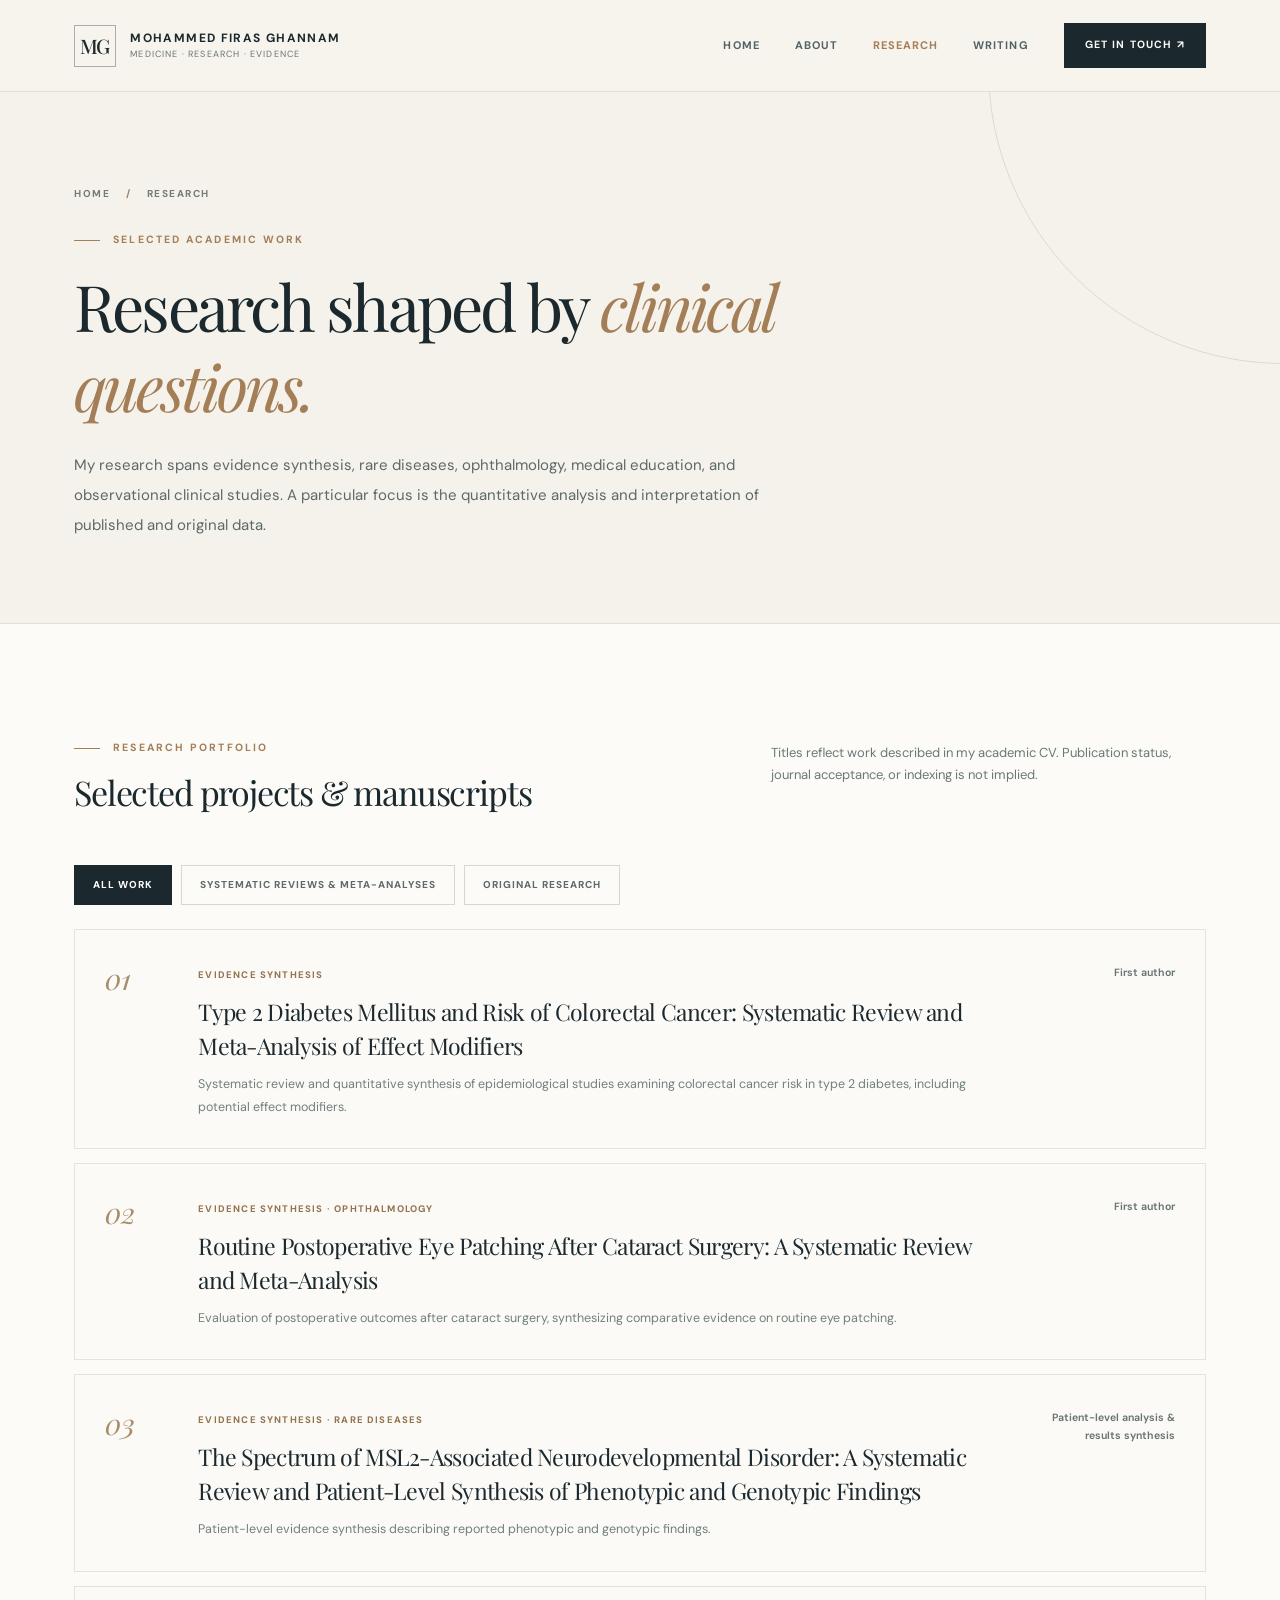
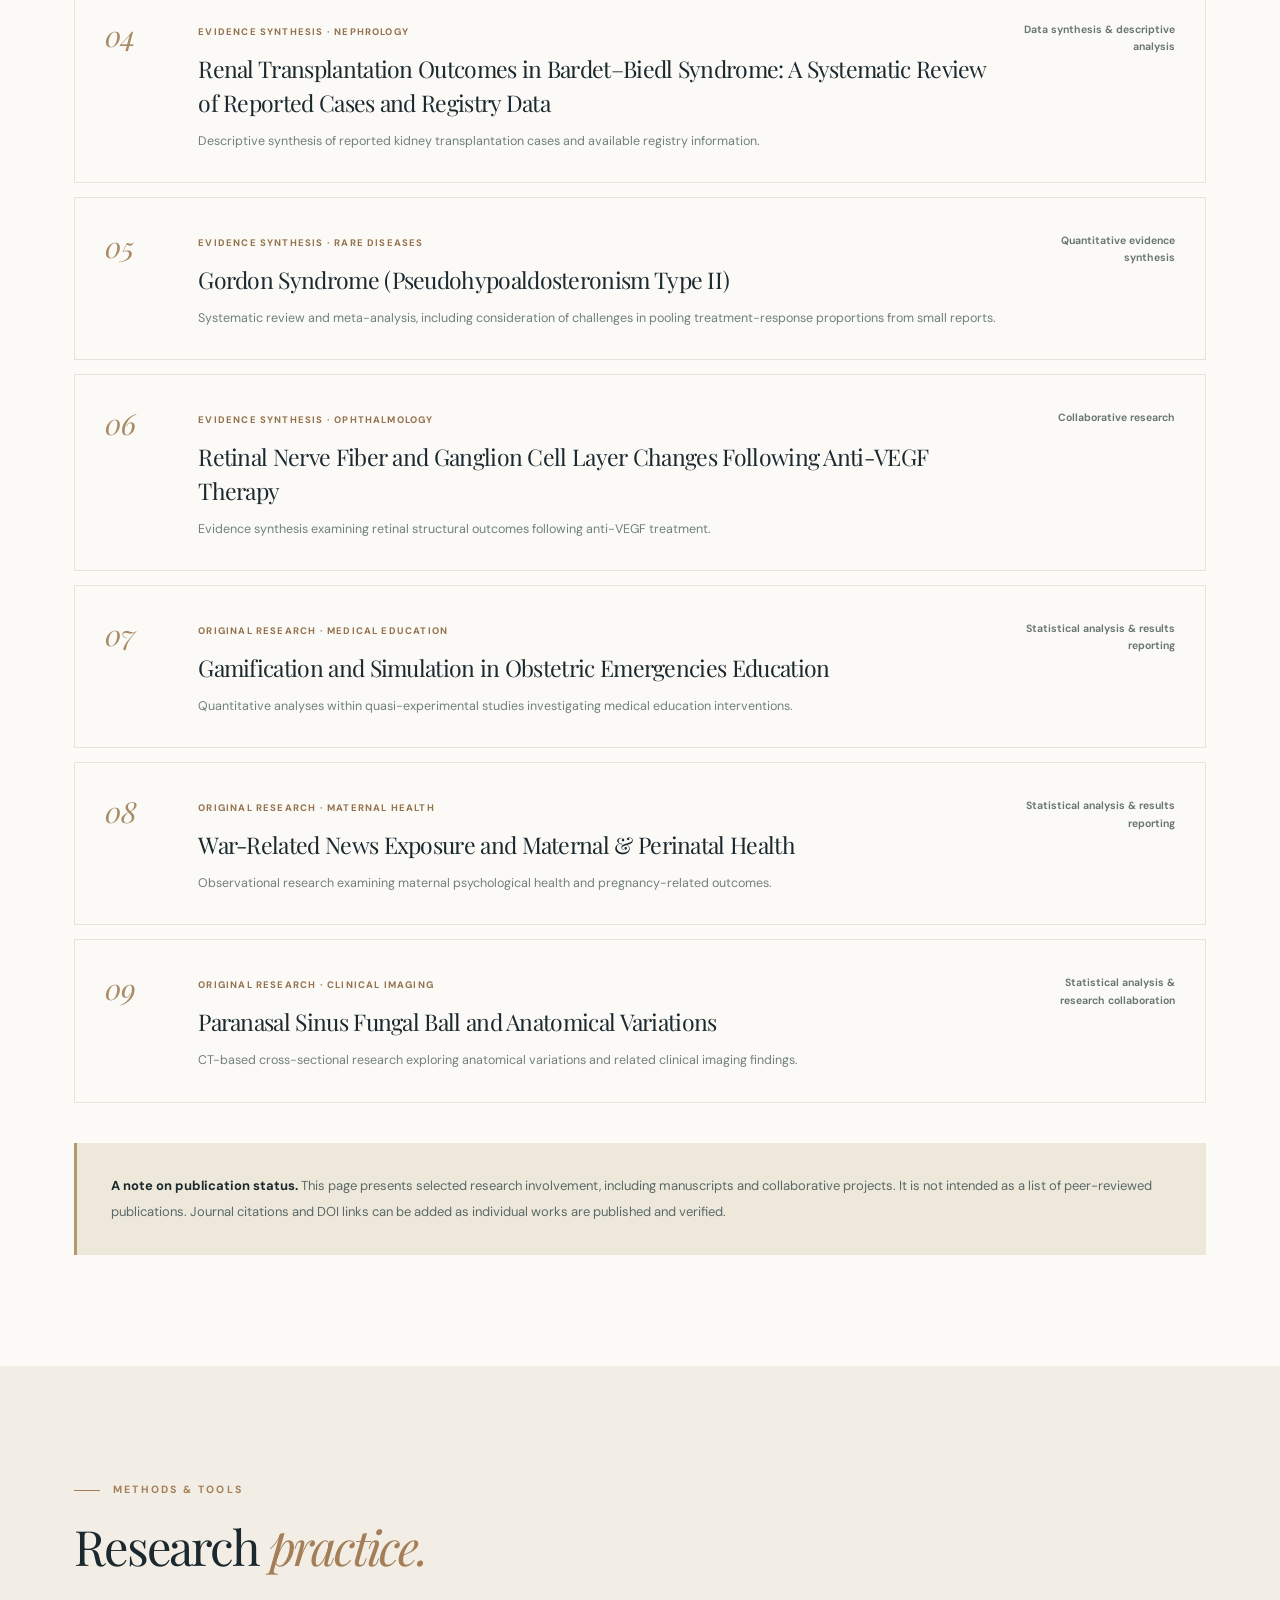
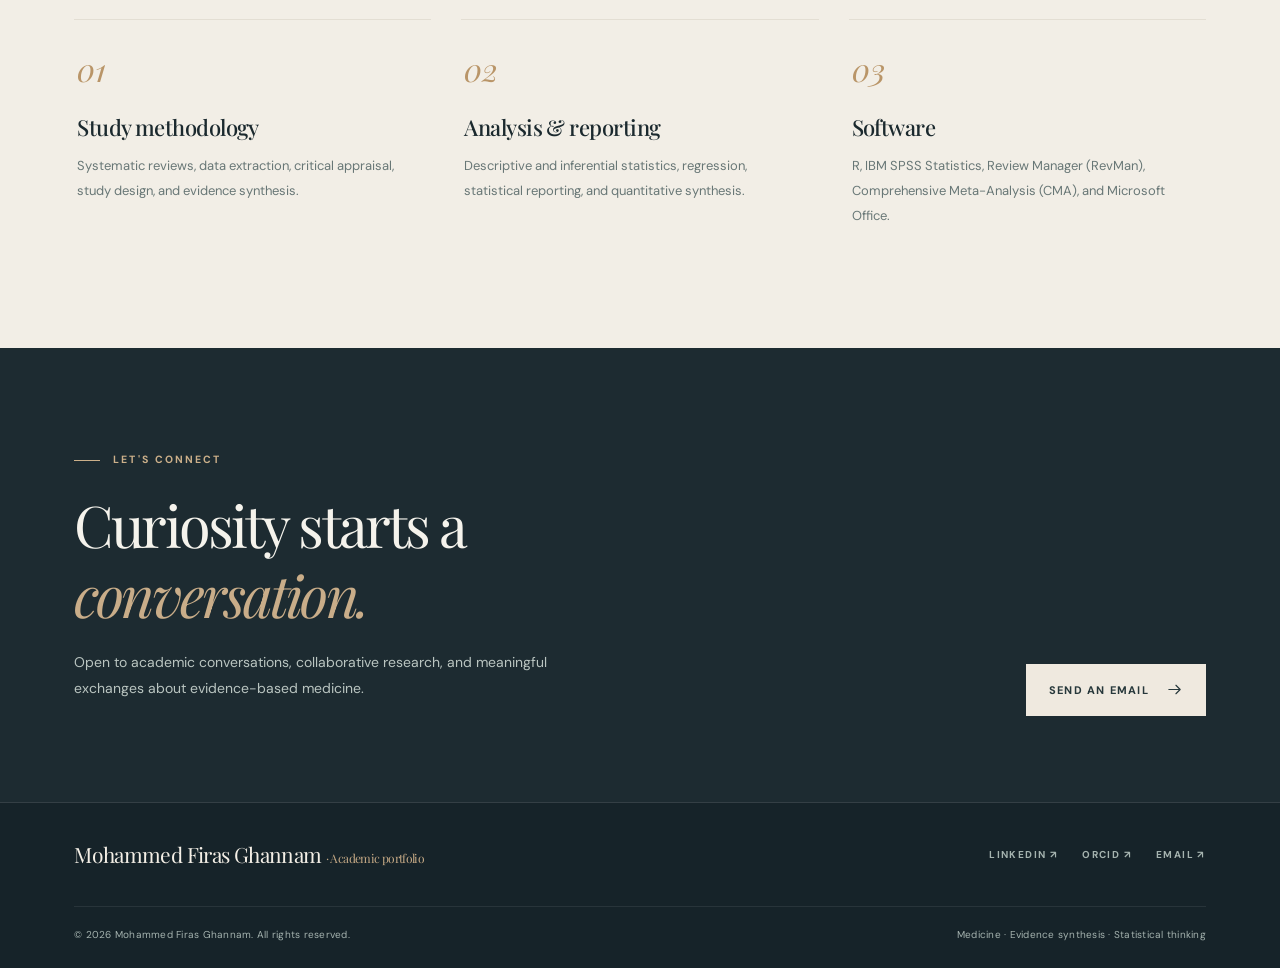
==== research.html @ 897cf46b "Add files via upload" ====
<!doctype html><html lang="en"><head><meta charset="utf-8"><meta name="viewport" content="width=device-width,initial-scale=1"><meta name="theme-color" content="#f5f2eb"><meta name="description" content="Selected research projects, systematic reviews, meta-analyses, and clinical research experience of Mohammed Firas Ghannam."><meta name="author" content="Mohammed Firas Ghannam"><meta name="robots" content="index,follow"><meta property="og:type" content="website"><meta property="og:title" content="Research | Mohammed Firas Ghannam"><meta property="og:description" content="Selected research projects, systematic reviews, meta-analyses, and clinical research experience of Mohammed Firas Ghannam."><meta property="og:image" content="assets/social-cover.jpg"><meta name="twitter:card" content="summary_large_image"><title>Research | Mohammed Firas Ghannam</title><link rel="icon" href="assets/favicon.svg" type="image/svg+xml"><link rel="preconnect" href="https://fonts.googleapis.com"><link rel="preconnect" href="https://fonts.gstatic.com" crossorigin><link rel="stylesheet" href="styles.css"><script type="application/ld+json">{"@context":"https://schema.org","@type":"Person","name":"Mohammed Firas Ghannam","description":"Final-year medical student at Yarmouk University with an interest in clinical research, evidence synthesis, and statistical analysis.","email":"mailto:mghannamm4g@gmail.com","affiliation":{"@type":"CollegeOrUniversity","name":"Yarmouk University"},"sameAs":["https://orcid.org/0009-0002-7203-2063","https://www.linkedin.com/in/mohammedghannam"]}</script></head><body><a class="skip-link" href="#main" style="position:absolute;top:-100px;left:10px;z-index:1000;background:#fff;padding:8px" onfocus="this.style.top='10px'" onblur="this.style.top='-100px'">Skip to content</a><header class="site-header"><div class="container nav-wrap">
<a href="index.html" class="brand" aria-label="Mohammed Firas Ghannam, homepage"><span class="brand-monogram">MG</span><span class="brand-type"><b>Mohammed Firas Ghannam</b><small>Medicine · Research · Evidence</small></span></a>
<button class="menu-toggle" type="button" aria-label="Toggle navigation" aria-expanded="false" aria-controls="site-menu"><svg viewBox="0 0 24 24" fill="none" stroke="currentColor" stroke-width="1.7" aria-hidden="true"><path d="M4 7h16M4 12h16M4 17h16"/></svg></button>
<nav id="site-menu" class="nav-links" aria-label="Main navigation"><a href="index.html" >Home</a><a href="index.html#about">About</a><a href="research.html" aria-current="page">Research</a><a href="writing.html" >Writing</a><a href="mailto:mghannamm4g@gmail.com" class="nav-contact">Get in touch ↗</a></nav>
</div></header>
<main id="main"><section class="page-hero"><div class="container"><div class="breadcrumbs"><a href="index.html">Home</a><span> / </span>Research</div><span class="eyebrow">Selected academic work</span><h1 class="page-title">Research shaped by <em>clinical questions.</em></h1><p class="page-lead">My research spans evidence synthesis, rare diseases, ophthalmology, medical education, and observational clinical studies. A particular focus is the quantitative analysis and interpretation of published and original data.</p></div></section>
<section class="section"><div class="container"><div class="index-intro"><div><span class="eyebrow">Research portfolio</span><h2>Selected projects & manuscripts</h2></div><p>Titles reflect work described in my academic CV. Publication status, journal acceptance, or indexing is not implied.</p></div>
<div class="filter-bar" role="group" aria-label="Filter research projects"><button type="button" class="filter-btn active" data-filter="all" aria-pressed="true">All work</button><button type="button" class="filter-btn" data-filter="synthesis" aria-pressed="false">Systematic reviews & meta-analyses</button><button type="button" class="filter-btn" data-filter="original" aria-pressed="false">Original research</button></div>
<div class="research-list"><article class="project-item" id="diabetes-crc" data-category="synthesis"><span class="project-n">01</span><div><span class="project-type">Evidence synthesis</span><h3>Type 2 Diabetes Mellitus and Risk of Colorectal Cancer: Systematic Review and Meta-Analysis of Effect Modifiers</h3><p>Systematic review and quantitative synthesis of epidemiological studies examining colorectal cancer risk in type 2 diabetes, including potential effect modifiers.</p></div><span class="project-role">First author</span></article>
<article class="project-item" id="cataract" data-category="synthesis"><span class="project-n">02</span><div><span class="project-type">Evidence synthesis · Ophthalmology</span><h3>Routine Postoperative Eye Patching After Cataract Surgery: A Systematic Review and Meta-Analysis</h3><p>Evaluation of postoperative outcomes after cataract surgery, synthesizing comparative evidence on routine eye patching.</p></div><span class="project-role">First author</span></article>
<article class="project-item" id="msl2" data-category="synthesis"><span class="project-n">03</span><div><span class="project-type">Evidence synthesis · Rare diseases</span><h3>The Spectrum of MSL2-Associated Neurodevelopmental Disorder: A Systematic Review and Patient-Level Synthesis of Phenotypic and Genotypic Findings</h3><p>Patient-level evidence synthesis describing reported phenotypic and genotypic findings.</p></div><span class="project-role">Patient-level analysis &amp; results synthesis</span></article>
<article class="project-item" id="bardet-biedl" data-category="synthesis"><span class="project-n">04</span><div><span class="project-type">Evidence synthesis · Nephrology</span><h3>Renal Transplantation Outcomes in Bardet–Biedl Syndrome: A Systematic Review of Reported Cases and Registry Data</h3><p>Descriptive synthesis of reported kidney transplantation cases and available registry information.</p></div><span class="project-role">Data synthesis &amp; descriptive analysis</span></article>
<article class="project-item" id="gordon" data-category="synthesis"><span class="project-n">05</span><div><span class="project-type">Evidence synthesis · Rare diseases</span><h3>Gordon Syndrome (Pseudohypoaldosteronism Type II)</h3><p>Systematic review and meta-analysis, including consideration of challenges in pooling treatment-response proportions from small reports.</p></div><span class="project-role">Quantitative evidence synthesis</span></article>
<article class="project-item" id="antivegf" data-category="synthesis"><span class="project-n">06</span><div><span class="project-type">Evidence synthesis · Ophthalmology</span><h3>Retinal Nerve Fiber and Ganglion Cell Layer Changes Following Anti-VEGF Therapy</h3><p>Evidence synthesis examining retinal structural outcomes following anti-VEGF treatment.</p></div><span class="project-role">Collaborative research</span></article>
<article class="project-item" id="medical-education" data-category="original"><span class="project-n">07</span><div><span class="project-type">Original research · Medical education</span><h3>Gamification and Simulation in Obstetric Emergencies Education</h3><p>Quantitative analyses within quasi-experimental studies investigating medical education interventions.</p></div><span class="project-role">Statistical analysis &amp; results reporting</span></article>
<article class="project-item" id="maternal-health" data-category="original"><span class="project-n">08</span><div><span class="project-type">Original research · Maternal health</span><h3>War-Related News Exposure and Maternal &amp; Perinatal Health</h3><p>Observational research examining maternal psychological health and pregnancy-related outcomes.</p></div><span class="project-role">Statistical analysis &amp; results reporting</span></article>
<article class="project-item" id="fungal-ball" data-category="original"><span class="project-n">09</span><div><span class="project-type">Original research · Clinical imaging</span><h3>Paranasal Sinus Fungal Ball and Anatomical Variations</h3><p>CT-based cross-sectional research exploring anatomical variations and related clinical imaging findings.</p></div><span class="project-role">Statistical analysis &amp; research collaboration</span></article></div>
<div class="research-aside"><strong>A note on publication status.</strong> This page presents selected research involvement, including manuscripts and collaborative projects. It is not intended as a list of peer-reviewed publications. Journal citations and DOI links can be added as individual works are published and verified.</div>
</div></section>
<section class="section" style="background:#f2eee6"><div class="container"><div class="section-head"><div><span class="eyebrow">Methods & tools</span><h2>Research <em>practice.</em></h2></div></div><div class="expertise-grid"><div class="expertise-card"><span class="expertise-num">01</span><h3>Study methodology</h3><p>Systematic reviews, data extraction, critical appraisal, study design, and evidence synthesis.</p></div><div class="expertise-card"><span class="expertise-num">02</span><h3>Analysis & reporting</h3><p>Descriptive and inferential statistics, regression, statistical reporting, and quantitative synthesis.</p></div><div class="expertise-card"><span class="expertise-num">03</span><h3>Software</h3><p>R, IBM SPSS Statistics, Review Manager (RevMan), Comprehensive Meta-Analysis (CMA), and Microsoft Office.</p></div></div></div></section></main><section class="contact-section" id="contact"><div class="container contact-grid"><div><span class="eyebrow">Let's connect</span><h2>Curiosity starts a <em>conversation.</em></h2><p>Open to academic conversations, collaborative research, and meaningful exchanges about evidence-based medicine.</p></div><a class="button" href="mailto:mghannamm4g@gmail.com">Send an email <svg viewBox="0 0 24 24" fill="none" stroke="currentColor" stroke-width="1.6" stroke-linecap="round" stroke-linejoin="round" aria-hidden="true"><path d="M4 12h16m-6-6 6 6-6 6"/></svg></a></div></section>
<footer class="site-footer"><div class="container"><div class="footer-top"><a class="footer-brand" href="index.html">Mohammed Firas Ghannam <span>· Academic portfolio</span></a><div class="footer-social"><a href="https://www.linkedin.com/in/mohammedghannam" target="_blank" rel="noopener noreferrer">LinkedIn ↗</a><a href="https://orcid.org/0009-0002-7203-2063" target="_blank" rel="noopener noreferrer">ORCID ↗</a><a href="mailto:mghannamm4g@gmail.com">Email ↗</a></div></div><div class="footer-bottom"><span>© <span id="year">2026</span> Mohammed Firas Ghannam. All rights reserved.</span><span>Medicine · Evidence synthesis · Statistical thinking</span></div></div></footer><script src="script.js" defer></script></body></html>
---- styles.css ----
/* Mohammed Firas Ghannam — personal academic website. No framework or build process. */
@import url('https://fonts.googleapis.com/css2?family=DM+Sans:wght@400;450;500;550;600;650;700&family=Manrope:wght@400;500;600;700&family=Playfair+Display:ital,wght@0,400;0,500;0,600;1,400;1,500&display=swap');
:root{--ink:#1b292e;--ink-2:#3b4b4e;--muted:#687676;--cream:#f5f2eb;--cream-2:#f0ece3;--paper:#fcfbf8;--gold:#a47e56;--gold-light:#d6be9a;--border:#e3ded3;--page:1160px;--side:clamp(22px,5.8vw,90px);--serif:'Playfair Display',Georgia,serif;--sans:'DM Sans',Arial,sans-serif}
*{box-sizing:border-box}html{scroll-behavior:smooth}body{margin:0;background:var(--paper);color:var(--ink);font:400 16px/1.75 var(--sans);-webkit-font-smoothing:antialiased}body.menu-open{overflow:hidden}a{color:inherit;text-decoration:none}a:focus-visible,button:focus-visible{outline:3px solid #a47e56;outline-offset:4px}img{max-width:100%;display:block}button{font:inherit}::selection{background:#d9c9ad;color:var(--ink)}.container{max-width:var(--page);padding:0 var(--side);margin:0 auto;box-sizing:content-box}.eyebrow{display:inline-flex;align-items:center;gap:13px;color:var(--gold);font-weight:700;letter-spacing:.2em;text-transform:uppercase;font-size:10.5px;line-height:1.6}.eyebrow:before{content:'';width:26px;height:1px;background:currentColor}.muted{color:var(--muted)}.serif{font-family:var(--serif)}.gold{color:var(--gold)}
.site-header{position:relative;z-index:20;border-bottom:1px solid rgba(27,41,46,.10);background:rgba(247,244,238,.95)}.nav-wrap{height:91px;display:flex;align-items:center;justify-content:space-between;gap:25px}.brand{display:inline-flex;align-items:center;gap:14px;line-height:1.2;flex-shrink:0}.brand-monogram{height:42px;width:42px;border:1px solid rgba(27,41,46,.35);display:grid;place-items:center;font-family:var(--serif);font-size:20px;font-weight:500;letter-spacing:-.08em;padding-right:2px}.brand-type{display:flex;flex-direction:column;gap:3px}.brand-type b{font-size:12px;letter-spacing:.115em;text-transform:uppercase;font-weight:700}.brand-type small{font-size:9px;color:var(--muted);letter-spacing:.13em;text-transform:uppercase}.nav-links{display:flex;align-items:center;gap:35px}.nav-links a:not(.nav-contact){color:#536265;font-size:11px;font-weight:700;letter-spacing:.095em;text-transform:uppercase;transition:color .2s}.nav-links a:not(.nav-contact):hover,.nav-links a[aria-current="page"]{color:var(--gold)}.nav-contact{display:inline-flex;align-items:center;justify-content:center;padding:13px 21px;background:var(--ink);color:var(--paper);font-size:10.5px;letter-spacing:.11em;text-transform:uppercase;font-weight:700;transition:background .2s,transform .2s}.nav-contact:hover{background:#435357;transform:translateY(-1px)}.menu-toggle{display:none;background:none;border:1px solid var(--border);height:43px;width:43px;align-items:center;justify-content:center;color:var(--ink);cursor:pointer}.menu-toggle svg{width:19px;height:19px}
.hero{position:relative;overflow:hidden;background:var(--cream);border-bottom:1px solid var(--border)}.hero:before{content:'';position:absolute;width:790px;height:790px;border:1px solid rgba(140,110,77,.13);border-radius:50%;left:-530px;top:-470px;pointer-events:none}.hero-grid{min-height:660px;display:grid;grid-template-columns:minmax(0,1.05fr) minmax(0,.95fr);gap:clamp(40px,5vw,88px);align-items:center;padding-top:72px;padding-bottom:75px}.hero-copy{position:relative;z-index:2;padding-top:8px}.hero h1{font:400 clamp(55px,5.3vw,92px)/1.12 var(--serif);letter-spacing:-.065em;margin:23px 0 15px}.hero h1 em{font-weight:400;color:var(--gold);font-style:italic}.hero-role{font-size:11.5px;font-weight:750;letter-spacing:.18em;line-height:1.8;text-transform:uppercase;margin:0 0 28px;color:#536164}.hero-description{max-width:455px;color:#586569;font-size:15.5px;line-height:1.95;margin:0}.hero-buttons{display:flex;flex-wrap:wrap;align-items:center;gap:20px;margin-top:34px}.button{min-height:52px;display:inline-flex;align-items:center;justify-content:center;gap:17px;padding:14px 22px;border:1px solid var(--ink);background:var(--ink);color:white;font-size:11px;letter-spacing:.11em;text-transform:uppercase;font-weight:750;transition:background .2s,transform .2s,border .2s;line-height:1.3}.button:hover{background:#384b4c;border-color:#384b4c;transform:translateY(-2px)}.button-light{background:transparent;border-color:transparent;color:var(--ink);padding-left:0}.button-light:hover{background:transparent;color:var(--gold);border-color:transparent}.button svg,.text-link svg{width:17px;height:17px;transition:transform .25s}.button:hover svg,.text-link:hover svg{transform:translateX(3px)}.hero-photo-side{align-self:stretch;display:flex;align-items:center;justify-content:center;position:relative;min-width:0}.hero-portrait-frame{position:relative;width:100%;max-width:462px;padding:16px 15px 0 0}.hero-portrait-frame:before{content:'';position:absolute;inset:0 0 18px 27px;border:1px solid var(--gold-light)}.hero-portrait{height:518px;overflow:hidden;background:#e7dfd3;position:relative;z-index:1}.hero-portrait img{height:100%;width:100%;object-fit:cover;object-position:50% 33%}.portrait-caption{position:absolute;right:-21px;bottom:0;z-index:2;transform:translateY(26%);background:var(--ink);padding:18px 21px;color:white;min-width:192px}.portrait-caption strong{display:block;font-size:10px;letter-spacing:.17em;text-transform:uppercase;font-weight:700}.portrait-caption small{display:block;font-size:10px;color:#d1d5ce;margin-top:4px;letter-spacing:.05em}.hero-side-note{display:flex;align-items:center;gap:14px;margin-top:36px;color:#657273;font-size:10px;letter-spacing:.13em;text-transform:uppercase}.hero-side-note:before{height:1px;background:var(--border);width:37px;content:''}
.bar{background:#243239;color:#e9e6dc}.bar-inner{min-height:100px;display:flex;align-items:center;justify-content:space-between;gap:32px}.bar-intro{display:flex;align-items:center;gap:17px}.bar-intro span{display:grid;place-items:center;border:1px solid rgba(255,255,255,.25);color:var(--gold-light);width:40px;height:40px;font:italic 23px var(--serif)}.bar-intro p{margin:0;font:400 15px/1.45 var(--serif);letter-spacing:-.015em}.bar-label{font-weight:600;font-size:10px;letter-spacing:.19em;text-transform:uppercase;color:#c3b6a4;white-space:nowrap}.bar-points{display:flex;gap:36px;align-items:center}.bar-points span{font-size:10px;letter-spacing:.10em;text-transform:uppercase;color:#cad4d0;font-weight:650}
.section{padding-top:106px;padding-bottom:111px}.section-head{display:flex;align-items:end;justify-content:space-between;gap:30px;margin-bottom:43px}.section h2,.page-title{font:400 clamp(36px,3.8vw,56px)/1.25 var(--serif);letter-spacing:-.045em;margin:16px 0 0}.section h2 em,.page-title em{color:var(--gold);font-style:italic}.section-intro{max-width:390px;color:var(--muted);font-size:14px;line-height:1.9;margin:0 0 4px}.text-link{display:inline-flex;align-items:center;gap:12px;color:var(--ink);font-size:11px;letter-spacing:.11em;font-weight:750;text-transform:uppercase;border-bottom:1px solid var(--gold);padding-bottom:8px;white-space:nowrap}
.about-layout{display:grid;grid-template-columns:.78fr 1.22fr;gap:13%;align-items:start}.about-quote{font:400 clamp(30px,2.7vw,43px)/1.5 var(--serif);letter-spacing:-.045em;max-width:450px;margin:15px 0}.about-quote em{color:var(--gold);font-style:italic}.about-rule{width:56px;height:2px;background:var(--gold);margin:35px 0}.about-text{font-size:15px;line-height:2.05;color:#586667;margin:0 0 17px}.detail-list{display:grid;grid-template-columns:1fr 1fr;gap:24px;margin:34px 0 0}.detail-item{padding-top:18px;border-top:1px solid var(--border)}.detail-item .label{font-size:10px;text-transform:uppercase;letter-spacing:.13em;font-weight:750;color:var(--gold)}.detail-item p{margin:7px 0 0;font-size:13px;color:#4c5b5c;line-height:1.7}
.research-section{background:#eeeae1;border-top:1px solid #e8e2d6;border-bottom:1px solid #e8e2d6}.research-grid{display:grid;grid-template-columns:repeat(2,minmax(0,1fr));gap:19px}.research-card{position:relative;background:#faf9f5;min-height:290px;padding:35px 37px;display:flex;flex-direction:column;transition:transform .25s,box-shadow .25s;border:1px solid transparent}.research-card:hover{transform:translateY(-5px);box-shadow:0 16px 45px rgba(29,39,39,.07)}.card-top{display:flex;align-items:center;justify-content:space-between;gap:15px}.card-num{font:italic 23px var(--serif);color:#b79976}.card-tag{font-weight:700;font-size:9.5px;letter-spacing:.12em;color:#697572;text-transform:uppercase}.research-card h3{font:400 24px/1.48 var(--serif);letter-spacing:-.025em;margin:25px 0 15px;max-width:430px}.research-card p{font-size:13px;color:#72807f;line-height:1.9;margin:0}.card-bottom{margin-top:auto;padding-top:25px;display:flex;align-items:center;justify-content:space-between;gap:18px}.card-role{font-size:10px;color:#8b6e4d;letter-spacing:.07em;font-weight:700}.card-arrow{color:var(--gold);font-size:22px;line-height:1}.footnote{color:#71817e;font-size:11px;line-height:1.8;margin:22px 0 0}.section-center{margin-top:35px;display:flex;justify-content:center}
.expertise-grid{display:grid;grid-template-columns:repeat(3,minmax(0,1fr));gap:30px}.expertise-card{border-top:1px solid var(--border);padding:27px 3px 9px}.expertise-num{font:italic 32px var(--serif);color:#b99568}.expertise-card h3{font:500 22px/1.4 var(--serif);letter-spacing:-.025em;margin:21px 0 11px}.expertise-card p{color:#687776;font-size:13px;line-height:1.9;max-width:320px;margin:0}
.writing-section{background:#f2eee6}.writing-feature{display:grid;grid-template-columns:1.08fr .92fr;min-height:350px;background:#253238;color:#eff0e9}.writing-content{padding:clamp(34px,5vw,65px);display:flex;flex-direction:column;align-items:start}.writing-feature .eyebrow{color:#d1ad78}.writing-feature h3{font:400 clamp(29px,2.9vw,43px)/1.42 var(--serif);letter-spacing:-.038em;margin:21px 0}.writing-feature p{color:#becac7;font-size:13px;line-height:2;margin:0 0 30px;max-width:480px}.writing-feature .text-link{color:#f5f0e8;border-color:#c0a279;margin-top:auto}.writing-visual{position:relative;background:#dcd1bc;overflow:hidden;display:flex;align-items:center;justify-content:center;min-height:345px}.writing-visual:before{content:'';position:absolute;border:1px solid rgba(54,72,72,.19);width:340px;height:340px;border-radius:50%}.writing-visual:after{content:'';position:absolute;border:1px solid rgba(54,72,72,.16);width:240px;height:240px;border-radius:50%}.writing-visual span{position:relative;z-index:1;color:#2a3d40;font:italic clamp(58px,7vw,100px) var(--serif);letter-spacing:-.08em}.writing-visual small{position:absolute;bottom:30px;right:32px;text-transform:uppercase;font-size:10px;letter-spacing:.18em;color:#56615e;z-index:2}
.contact-section{background:#1d2b31;color:#f5f3ec;padding:94px 0 86px}.contact-grid{display:flex;align-items:end;justify-content:space-between;gap:40px}.contact-section .eyebrow{color:#ccb08a}.contact-section h2{font:400 clamp(35px,4.5vw,65px)/1.22 var(--serif);letter-spacing:-.05em;max-width:680px;margin:19px 0}.contact-section h2 em{color:#c9ad89}.contact-section p{color:#bac5c1;font-size:14px;line-height:1.9;max-width:540px}.contact-section .button{background:#efe9df;color:#27383b;border-color:#efe9df;white-space:nowrap}.contact-section .button:hover{background:#ddcdb7;border-color:#ddcdb7}
.site-footer{background:#162329;color:#a5b3af;border-top:1px solid rgba(255,255,255,.13)}.footer-top{padding:33px 0;display:flex;align-items:center;justify-content:space-between;gap:30px}.footer-brand{font-family:var(--serif);font-size:21px;color:#f4efe6;letter-spacing:-.03em}.footer-brand span{font-size:12px;color:#c5a985}.footer-social{display:flex;gap:24px;align-items:center}.footer-social a{font-size:10px;text-transform:uppercase;letter-spacing:.14em;font-weight:700;transition:color .2s}.footer-social a:hover{color:#e6cba3}.footer-bottom{border-top:1px solid rgba(255,255,255,.08);padding:19px 0 25px;display:flex;justify-content:space-between;gap:20px}.footer-bottom span{font-size:10px;letter-spacing:.025em}
/* Secondary pages */
.page-hero{background:var(--cream);border-bottom:1px solid var(--border);padding:93px 0 83px;position:relative;overflow:hidden}.page-hero:after{content:'';position:absolute;width:590px;height:590px;border-radius:50%;border:1px solid #e2d9cb;right:-300px;top:-320px}.page-hero .container{position:relative;z-index:1}.page-title{max-width:850px;font-size:clamp(50px,5vw,77px)}.page-lead{font-size:15px;line-height:2;color:#5b696a;max-width:730px;margin:24px 0 0}.breadcrumbs{font-size:10px;color:#737b77;letter-spacing:.15em;text-transform:uppercase;font-weight:700;margin-bottom:19px}.breadcrumbs a:hover{color:var(--gold)}.breadcrumbs span{margin:0 12px;color:var(--gold)}.index-intro{display:flex;align-items:flex-start;justify-content:space-between;gap:40px;margin-bottom:38px}.index-intro h2{margin:12px 0;font:400 34px/1.35 var(--serif);letter-spacing:-.035em}.index-intro p{max-width:435px;margin:12px 0 0;color:#6a7977;font-size:13px}.filter-bar{display:flex;flex-wrap:wrap;gap:9px;margin-bottom:24px}.filter-btn{background:transparent;border:1px solid #d9d6cc;padding:10px 18px;color:#5c6a69;text-transform:uppercase;letter-spacing:.1em;font-size:10px;font-weight:750;cursor:pointer;transition:.2s}.filter-btn:hover,.filter-btn.active{background:var(--ink);border-color:var(--ink);color:white}.research-list{display:grid;gap:14px}.project-item{background:#fbfaf7;border:1px solid #e8e2d8;padding:29px 30px;display:grid;grid-template-columns:75px minmax(0,1fr) 155px;gap:18px;align-items:start}.project-item[hidden]{display:none}.project-n{font:italic 29px var(--serif);color:#a88c68}.project-type{color:#94734e;letter-spacing:.125em;font-size:9.5px;text-transform:uppercase;font-weight:750}.project-item h3{font:400 23px/1.48 var(--serif);letter-spacing:-.03em;margin:8px 0 10px}.project-item p{color:#71807d;font-size:12.5px;line-height:1.85;margin:0}.project-role{justify-self:end;font-size:10.5px;color:#687572;font-weight:650;text-align:right;line-height:1.65;padding-top:5px}.research-aside{margin-top:40px;padding:30px 34px;background:#eee8db;border-left:3px solid #b59770;color:#596967;font-size:13px;line-height:2}.research-aside strong{color:var(--ink)}
.writing-list{display:grid;grid-template-columns:minmax(0,1fr) 305px;gap:45px}.writing-entry{border-top:1px solid var(--border);padding:35px 0 42px}.writing-entry .status{display:inline-block;text-transform:uppercase;letter-spacing:.145em;font-size:10px;font-weight:750;color:#95734d}.writing-entry h2{font:400 clamp(32px,3vw,45px)/1.35 var(--serif);letter-spacing:-.045em;max-width:750px;margin:17px 0 16px}.writing-entry p{color:#687675;line-height:1.95;font-size:14px;max-width:680px}.writing-sidecard{padding:30px;background:#f0ece2;align-self:start}.writing-sidecard h3{margin:0 0 16px;font:400 25px var(--serif)}.writing-sidecard p,.writing-sidecard li{font-size:12.5px;color:#687573;line-height:1.9}.writing-sidecard ul{margin:16px 0 0;padding-left:17px}.small-eyebrow{font-size:10px;letter-spacing:.14em;font-weight:750;text-transform:uppercase;color:#997957}.note-line{border-top:1px solid var(--border);padding-top:23px;margin-top:32px;font-size:12px;color:#74827f}
@media (max-width:1050px){.nav-links{gap:21px}.hero-grid{gap:42px}.hero h1{font-size:clamp(50px,5.4vw,72px)}.hero-portrait{height:470px}.bar-points{gap:18px}.bar-points span{font-size:9px}}
@media (max-width:800px){.nav-wrap{height:78px}.menu-toggle{display:inline-flex}.nav-links{position:absolute;top:78px;left:0;right:0;display:none;flex-direction:column;align-items:stretch;padding:24px var(--side) 32px;background:#f8f5ef;border-top:1px solid var(--border);box-shadow:0 15px 20px rgba(0,0,0,.09);gap:0}.nav-links.open{display:flex}.nav-links a:not(.nav-contact){padding:15px 3px;border-bottom:1px solid var(--border);font-size:12px}.nav-contact{margin-top:20px}.hero-grid{grid-template-columns:1fr;gap:45px;padding-top:67px;padding-bottom:77px}.hero-copy{max-width:700px}.hero h1{font-size:clamp(52px,10vw,83px)}.hero-photo-side{justify-content:flex-start}.hero-portrait-frame{max-width:460px}.hero-portrait{height:460px}.portrait-caption{right:-20px}.bar-inner{flex-wrap:wrap;padding-top:25px;padding-bottom:25px;min-height:0}.bar-points{flex-wrap:wrap}.about-layout{grid-template-columns:1fr;gap:30px}.about-quote{max-width:650px}.section{padding-top:78px;padding-bottom:85px}.expertise-grid{gap:21px}.writing-feature{grid-template-columns:1fr}.writing-visual{min-height:235px}.writing-visual:before{width:240px;height:240px}.writing-visual:after{width:160px;height:160px}.writing-list{grid-template-columns:1fr}.project-item{grid-template-columns:50px 1fr}.project-role{grid-column:2;justify-self:start;padding:0}.page-hero{padding:72px 0 63px}}
@media (max-width:580px){.container{padding-left:24px;padding-right:24px}.brand-type b{font-size:10px}.brand-type small{font-size:8px}.brand{gap:9px}.brand-monogram{height:39px;width:39px;font-size:19px}.hero-grid{padding-top:53px;padding-bottom:67px}.hero h1{font-size:clamp(47px,12vw,70px)}.hero-role{font-size:10px;margin-bottom:17px}.hero-description{font-size:14px}.hero-buttons{gap:12px}.button{min-height:48px;padding:12px 16px;font-size:10px}.button-light{padding-left:0}.hero-portrait-frame{padding:10px 11px 0 0;width:calc(100% - 12px)}.hero-portrait{height:420px}.portrait-caption{right:-9px;padding:14px 16px;min-width:157px}.portrait-caption strong{font-size:9px}.bar-intro p{font-size:13px}.bar-points{gap:10px 19px}.section h2{font-size:39px}.section-head{display:block}.section-head .section-intro{margin-top:20px}.section-head .text-link{margin-top:21px}.section{padding-top:62px;padding-bottom:69px}.research-grid,.expertise-grid{grid-template-columns:1fr}.research-card{min-height:250px;padding:27px}.expertise-card h3{margin-top:10px}.detail-list{gap:18px;grid-template-columns:1fr}.writing-content{padding:33px 26px}.writing-feature h3{font-size:34px}.contact-section{padding:67px 0}.contact-grid{display:block}.contact-section h2{font-size:40px}.contact-section .button{margin-top:20px}.footer-top,.footer-bottom{display:block}.footer-social{gap:20px;flex-wrap:wrap;margin-top:20px}.footer-bottom span{display:block;margin:5px 0}.page-hero{padding:60px 0}.page-title{font-size:50px}.project-item{padding:22px 19px;grid-template-columns:36px 1fr;gap:12px}.project-item h3{font-size:21px}.index-intro{display:block}.writing-entry h2{font-size:33px}}
@media (prefers-reduced-motion:reduce){html{scroll-behavior:auto}*,*:before,*:after{transition:none!important;animation:none!important}}
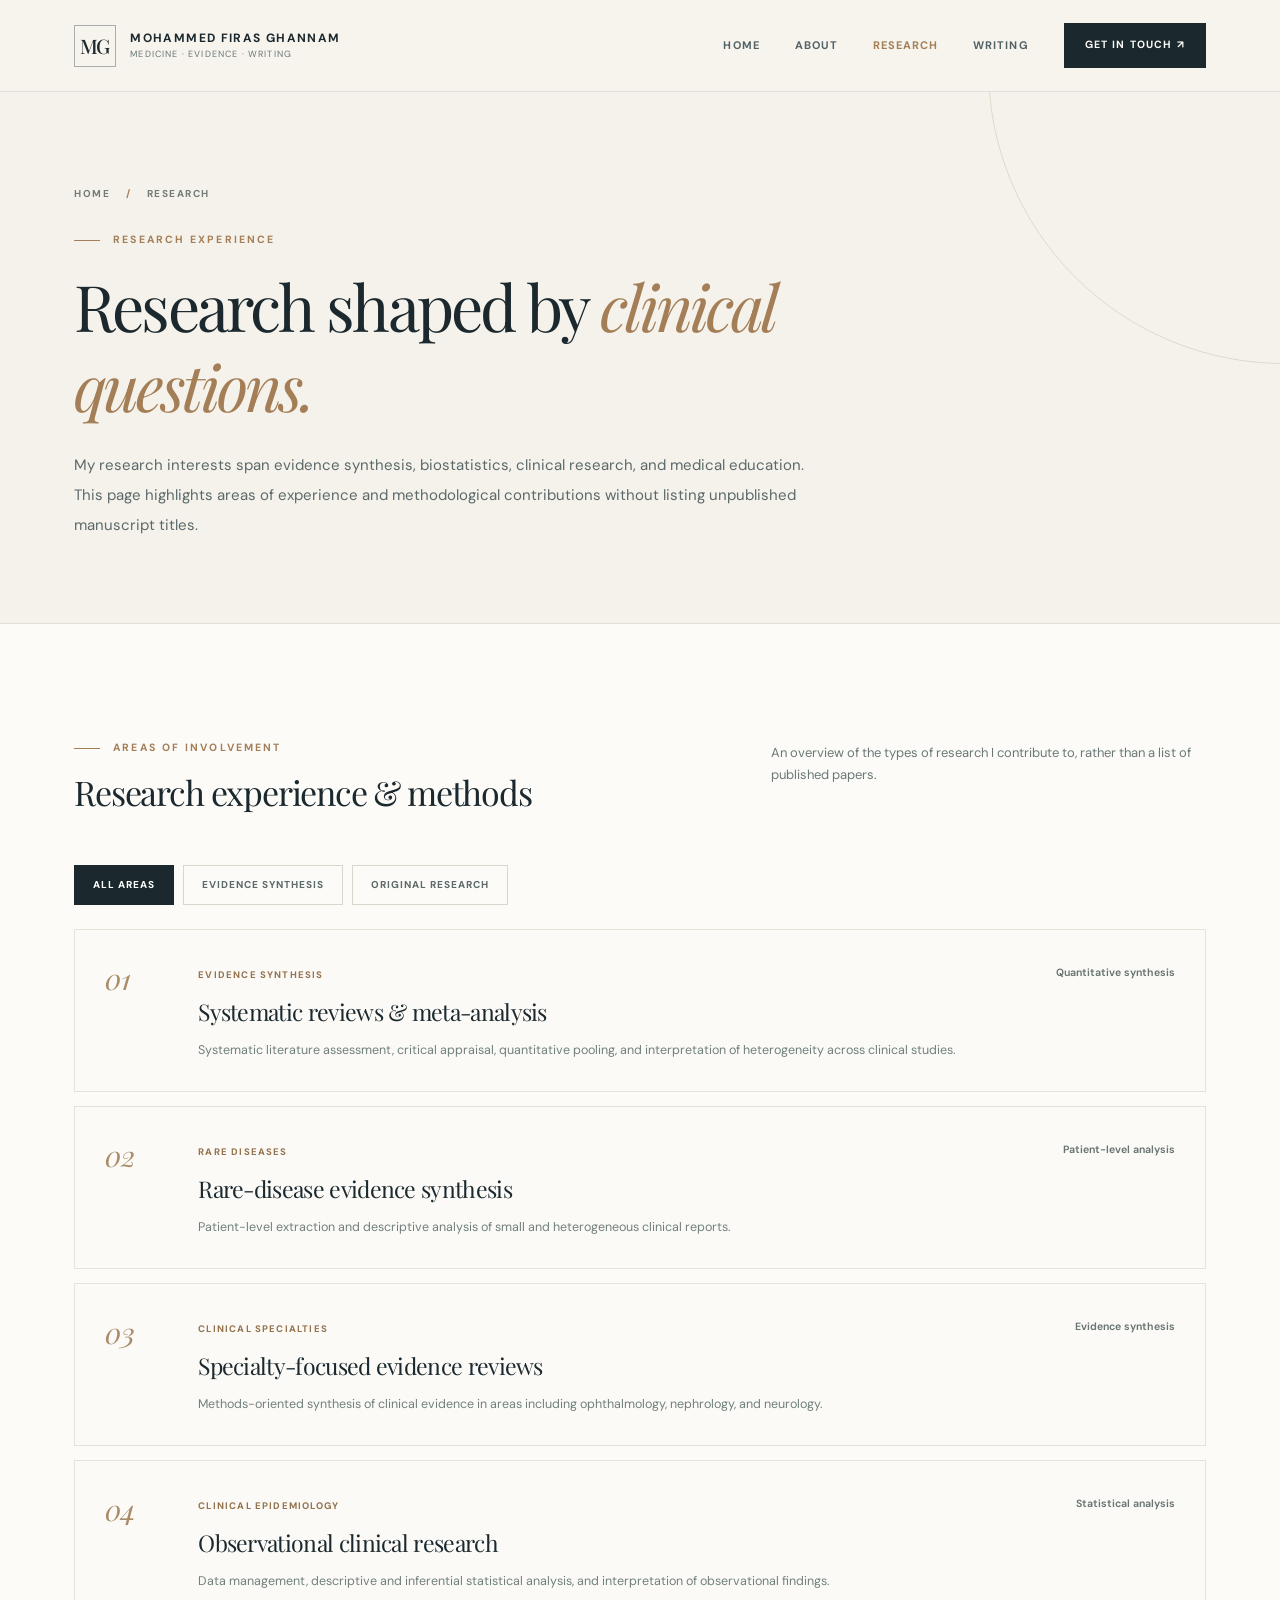
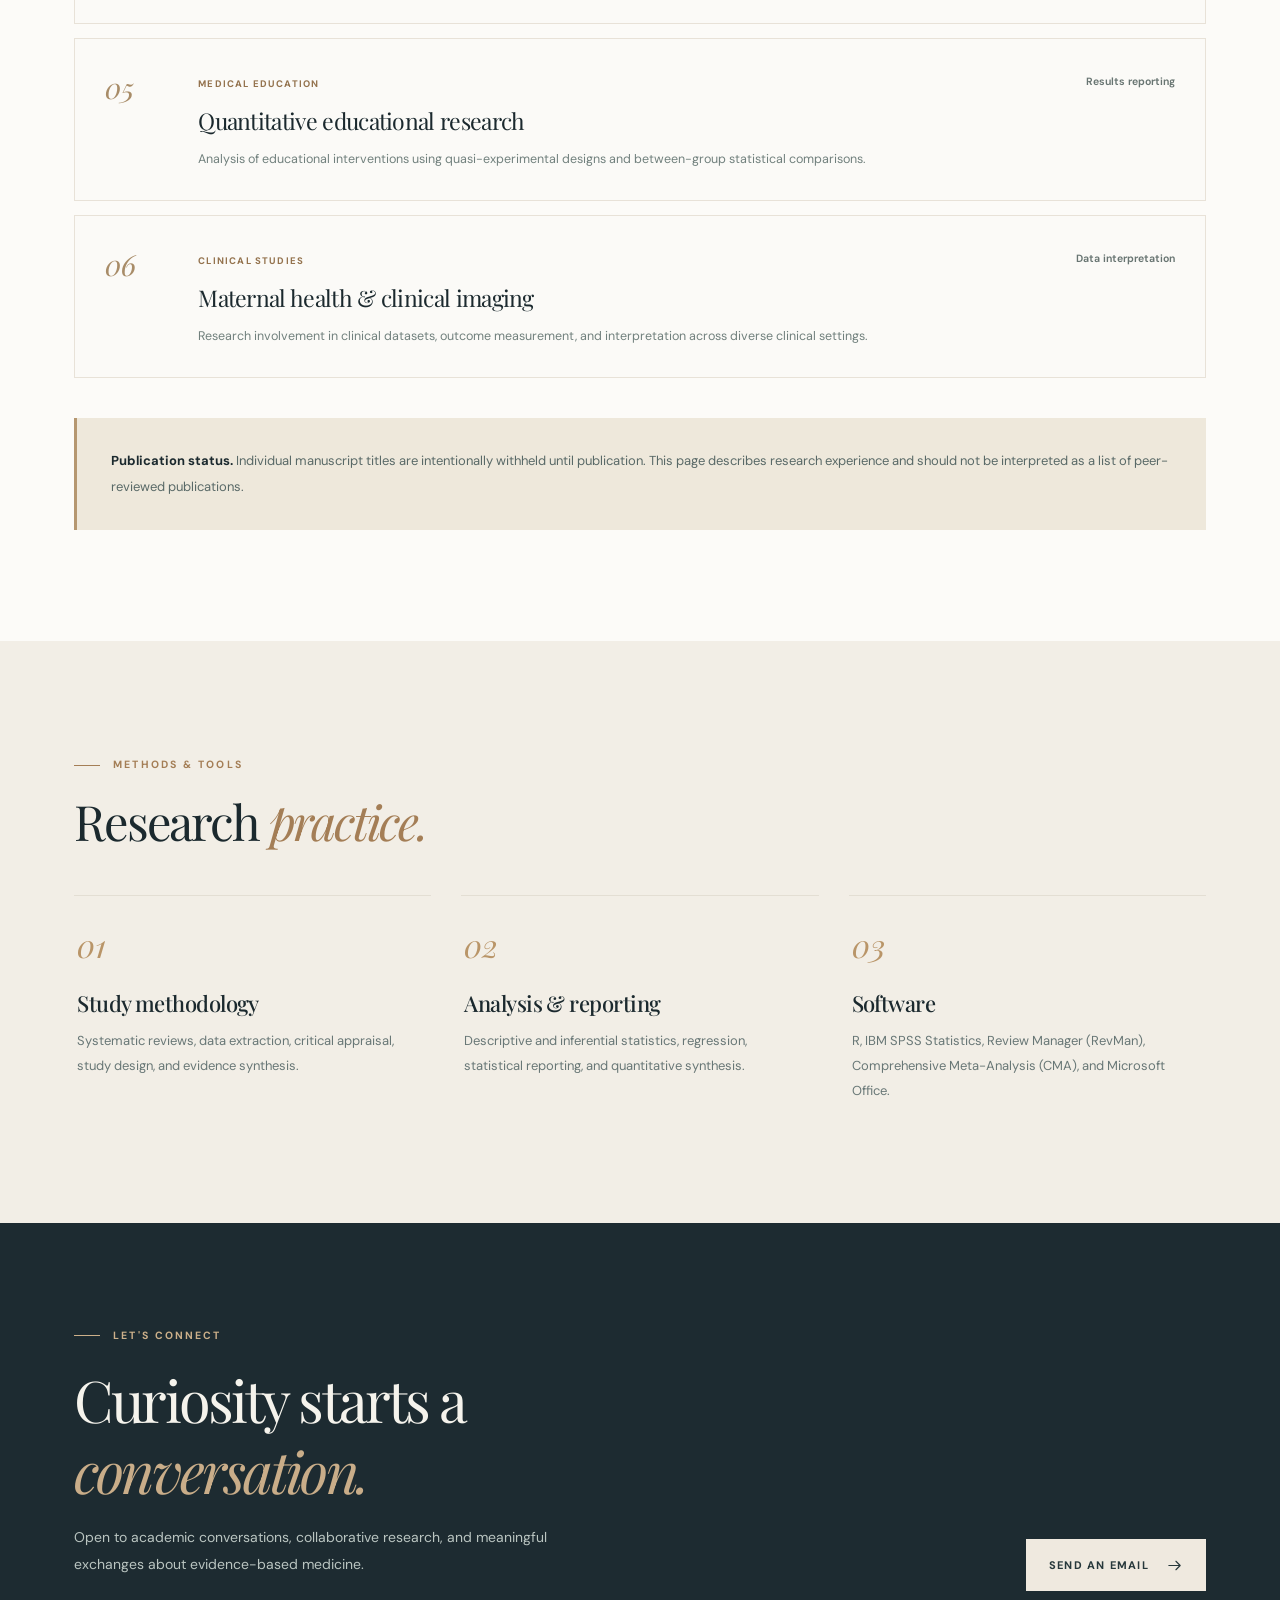
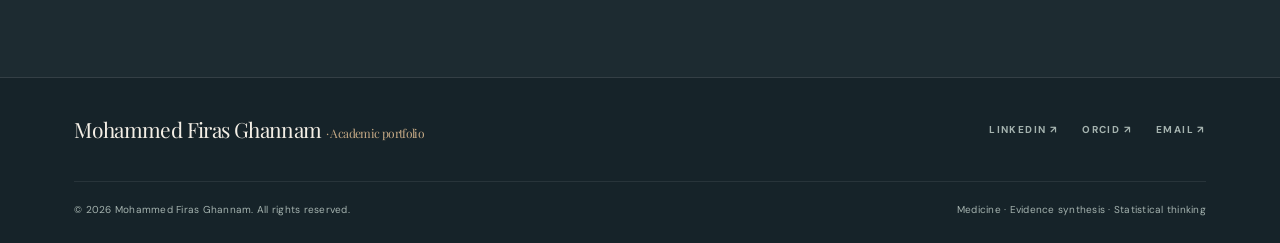
==== commit a37c728f: "Restore research page as thematic areas without unpublished manuscript titles" ====
--- a/research.html
+++ b/research.html
@@ -1,21 +1,17 @@
-<!doctype html><html lang="en"><head><meta charset="utf-8"><meta name="viewport" content="width=device-width,initial-scale=1"><meta name="theme-color" content="#f5f2eb"><meta name="description" content="Selected research projects, systematic reviews, meta-analyses, and clinical research experience of Mohammed Firas Ghannam."><meta name="author" content="Mohammed Firas Ghannam"><meta name="robots" content="index,follow"><meta property="og:type" content="website"><meta property="og:title" content="Research | Mohammed Firas Ghannam"><meta property="og:description" content="Selected research projects, systematic reviews, meta-analyses, and clinical research experience of Mohammed Firas Ghannam."><meta property="og:image" content="assets/social-cover.jpg"><meta name="twitter:card" content="summary_large_image"><title>Research | Mohammed Firas Ghannam</title><link rel="icon" href="assets/favicon.svg" type="image/svg+xml"><link rel="preconnect" href="https://fonts.googleapis.com"><link rel="preconnect" href="https://fonts.gstatic.com" crossorigin><link rel="stylesheet" href="styles.css"><script type="application/ld+json">{"@context":"https://schema.org","@type":"Person","name":"Mohammed Firas Ghannam","description":"Final-year medical student at Yarmouk University with an interest in clinical research, evidence synthesis, and statistical analysis.","email":"mailto:mghannamm4g@gmail.com","affiliation":{"@type":"CollegeOrUniversity","name":"Yarmouk University"},"sameAs":["https://orcid.org/0009-0002-7203-2063","https://www.linkedin.com/in/mohammedghannam"]}</script></head><body><a class="skip-link" href="#main" style="position:absolute;top:-100px;left:10px;z-index:1000;background:#fff;padding:8px" onfocus="this.style.top='10px'" onblur="this.style.top='-100px'">Skip to content</a><header class="site-header"><div class="container nav-wrap">
-<a href="index.html" class="brand" aria-label="Mohammed Firas Ghannam, homepage"><span class="brand-monogram">MG</span><span class="brand-type"><b>Mohammed Firas Ghannam</b><small>Medicine · Research · Evidence</small></span></a>
+<!doctype html><html lang="en"><head><meta charset="utf-8"><meta name="viewport" content="width=device-width,initial-scale=1"><meta name="theme-color" content="#f5f2eb"><meta name="description" content="Research experience in evidence synthesis, biostatistics, and clinical studies, without listing unpublished manuscripts."><meta name="author" content="Mohammed Firas Ghannam"><meta name="robots" content="index,follow"><meta property="og:type" content="website"><meta property="og:title" content="Research Experience | Mohammed Firas Ghannam"><meta property="og:description" content="Selected research projects, systematic reviews, meta-analyses, and clinical research experience of Mohammed Firas Ghannam."><meta property="og:image" content="social-cover.jpg"><meta name="twitter:card" content="summary_large_image"><title>Research | Mohammed Firas Ghannam</title><link rel="icon" href="favicon.svg" type="image/svg+xml"><link rel="preconnect" href="https://fonts.googleapis.com"><link rel="preconnect" href="https://fonts.gstatic.com" crossorigin><link rel="stylesheet" href="styles.css"><script type="application/ld+json">{"@context":"https://schema.org","@type":"Person","name":"Mohammed Firas Ghannam","description":"Final-year medical student at Yarmouk University with an interest in clinical research, evidence synthesis, and statistical analysis.","email":"mailto:mghannamm4g@gmail.com","affiliation":{"@type":"CollegeOrUniversity","name":"Yarmouk University"},"sameAs":["https://orcid.org/0009-0002-7203-2063","https://www.linkedin.com/in/mohammedghannam"]}</script></head><body><a class="skip-link" href="#main" style="position:absolute;top:-100px;left:10px;z-index:1000;background:#fff;padding:8px" onfocus="this.style.top='10px'" onblur="this.style.top='-100px'">Skip to content</a><header class="site-header"><div class="container nav-wrap">
+<a href="index.html" class="brand" aria-label="Mohammed Firas Ghannam, homepage"><span class="brand-monogram">MG</span><span class="brand-type"><b>Mohammed Firas Ghannam</b><small>Medicine · Evidence · Writing</small></span></a>
 <button class="menu-toggle" type="button" aria-label="Toggle navigation" aria-expanded="false" aria-controls="site-menu"><svg viewBox="0 0 24 24" fill="none" stroke="currentColor" stroke-width="1.7" aria-hidden="true"><path d="M4 7h16M4 12h16M4 17h16"/></svg></button>
 <nav id="site-menu" class="nav-links" aria-label="Main navigation"><a href="index.html" >Home</a><a href="index.html#about">About</a><a href="research.html" aria-current="page">Research</a><a href="writing.html" >Writing</a><a href="mailto:mghannamm4g@gmail.com" class="nav-contact">Get in touch ↗</a></nav>
 </div></header>
-<main id="main"><section class="page-hero"><div class="container"><div class="breadcrumbs"><a href="index.html">Home</a><span> / </span>Research</div><span class="eyebrow">Selected academic work</span><h1 class="page-title">Research shaped by <em>clinical questions.</em></h1><p class="page-lead">My research spans evidence synthesis, rare diseases, ophthalmology, medical education, and observational clinical studies. A particular focus is the quantitative analysis and interpretation of published and original data.</p></div></section>
-<section class="section"><div class="container"><div class="index-intro"><div><span class="eyebrow">Research portfolio</span><h2>Selected projects & manuscripts</h2></div><p>Titles reflect work described in my academic CV. Publication status, journal acceptance, or indexing is not implied.</p></div>
-<div class="filter-bar" role="group" aria-label="Filter research projects"><button type="button" class="filter-btn active" data-filter="all" aria-pressed="true">All work</button><button type="button" class="filter-btn" data-filter="synthesis" aria-pressed="false">Systematic reviews & meta-analyses</button><button type="button" class="filter-btn" data-filter="original" aria-pressed="false">Original research</button></div>
-<div class="research-list"><article class="project-item" id="diabetes-crc" data-category="synthesis"><span class="project-n">01</span><div><span class="project-type">Evidence synthesis</span><h3>Type 2 Diabetes Mellitus and Risk of Colorectal Cancer: Systematic Review and Meta-Analysis of Effect Modifiers</h3><p>Systematic review and quantitative synthesis of epidemiological studies examining colorectal cancer risk in type 2 diabetes, including potential effect modifiers.</p></div><span class="project-role">First author</span></article>
-<article class="project-item" id="cataract" data-category="synthesis"><span class="project-n">02</span><div><span class="project-type">Evidence synthesis · Ophthalmology</span><h3>Routine Postoperative Eye Patching After Cataract Surgery: A Systematic Review and Meta-Analysis</h3><p>Evaluation of postoperative outcomes after cataract surgery, synthesizing comparative evidence on routine eye patching.</p></div><span class="project-role">First author</span></article>
-<article class="project-item" id="msl2" data-category="synthesis"><span class="project-n">03</span><div><span class="project-type">Evidence synthesis · Rare diseases</span><h3>The Spectrum of MSL2-Associated Neurodevelopmental Disorder: A Systematic Review and Patient-Level Synthesis of Phenotypic and Genotypic Findings</h3><p>Patient-level evidence synthesis describing reported phenotypic and genotypic findings.</p></div><span class="project-role">Patient-level analysis &amp; results synthesis</span></article>
-<article class="project-item" id="bardet-biedl" data-category="synthesis"><span class="project-n">04</span><div><span class="project-type">Evidence synthesis · Nephrology</span><h3>Renal Transplantation Outcomes in Bardet–Biedl Syndrome: A Systematic Review of Reported Cases and Registry Data</h3><p>Descriptive synthesis of reported kidney transplantation cases and available registry information.</p></div><span class="project-role">Data synthesis &amp; descriptive analysis</span></article>
-<article class="project-item" id="gordon" data-category="synthesis"><span class="project-n">05</span><div><span class="project-type">Evidence synthesis · Rare diseases</span><h3>Gordon Syndrome (Pseudohypoaldosteronism Type II)</h3><p>Systematic review and meta-analysis, including consideration of challenges in pooling treatment-response proportions from small reports.</p></div><span class="project-role">Quantitative evidence synthesis</span></article>
-<article class="project-item" id="antivegf" data-category="synthesis"><span class="project-n">06</span><div><span class="project-type">Evidence synthesis · Ophthalmology</span><h3>Retinal Nerve Fiber and Ganglion Cell Layer Changes Following Anti-VEGF Therapy</h3><p>Evidence synthesis examining retinal structural outcomes following anti-VEGF treatment.</p></div><span class="project-role">Collaborative research</span></article>
-<article class="project-item" id="medical-education" data-category="original"><span class="project-n">07</span><div><span class="project-type">Original research · Medical education</span><h3>Gamification and Simulation in Obstetric Emergencies Education</h3><p>Quantitative analyses within quasi-experimental studies investigating medical education interventions.</p></div><span class="project-role">Statistical analysis &amp; results reporting</span></article>
-<article class="project-item" id="maternal-health" data-category="original"><span class="project-n">08</span><div><span class="project-type">Original research · Maternal health</span><h3>War-Related News Exposure and Maternal &amp; Perinatal Health</h3><p>Observational research examining maternal psychological health and pregnancy-related outcomes.</p></div><span class="project-role">Statistical analysis &amp; results reporting</span></article>
-<article class="project-item" id="fungal-ball" data-category="original"><span class="project-n">09</span><div><span class="project-type">Original research · Clinical imaging</span><h3>Paranasal Sinus Fungal Ball and Anatomical Variations</h3><p>CT-based cross-sectional research exploring anatomical variations and related clinical imaging findings.</p></div><span class="project-role">Statistical analysis &amp; research collaboration</span></article></div>
-<div class="research-aside"><strong>A note on publication status.</strong> This page presents selected research involvement, including manuscripts and collaborative projects. It is not intended as a list of peer-reviewed publications. Journal citations and DOI links can be added as individual works are published and verified.</div>
-</div></section>
+<main id="main"><section class="page-hero"><div class="container"><div class="breadcrumbs"><a href="index.html">Home</a><span> / </span>Research</div><span class="eyebrow">Research experience</span><h1 class="page-title">Research shaped by <em>clinical questions.</em></h1><p class="page-lead">My research interests span evidence synthesis, biostatistics, clinical research, and medical education. This page highlights areas of experience and methodological contributions without listing unpublished manuscript titles.</p></div></section>
+<section class="section"><div class="container"><div class="index-intro"><div><span class="eyebrow">Areas of involvement</span><h2>Research experience &amp; methods</h2></div><p>An overview of the types of research I contribute to, rather than a list of published papers.</p></div>
+<div class="filter-bar" role="group" aria-label="Filter research areas"><button type="button" class="filter-btn active" data-filter="all" aria-pressed="true">All areas</button><button type="button" class="filter-btn" data-filter="synthesis" aria-pressed="false">Evidence synthesis</button><button type="button" class="filter-btn" data-filter="original" aria-pressed="false">Original research</button></div>
+<div class="research-list"><article class="project-item" data-category="synthesis"><span class="project-n">01</span><div><span class="project-type">Evidence synthesis</span><h3>Systematic reviews & meta-analysis</h3><p>Systematic literature assessment, critical appraisal, quantitative pooling, and interpretation of heterogeneity across clinical studies.</p></div><span class="project-role">Quantitative synthesis</span></article>
+<article class="project-item" data-category="synthesis"><span class="project-n">02</span><div><span class="project-type">Rare diseases</span><h3>Rare-disease evidence synthesis</h3><p>Patient-level extraction and descriptive analysis of small and heterogeneous clinical reports.</p></div><span class="project-role">Patient-level analysis</span></article>
+<article class="project-item" data-category="synthesis"><span class="project-n">03</span><div><span class="project-type">Clinical specialties</span><h3>Specialty-focused evidence reviews</h3><p>Methods-oriented synthesis of clinical evidence in areas including ophthalmology, nephrology, and neurology.</p></div><span class="project-role">Evidence synthesis</span></article>
+<article class="project-item" data-category="original"><span class="project-n">04</span><div><span class="project-type">Clinical epidemiology</span><h3>Observational clinical research</h3><p>Data management, descriptive and inferential statistical analysis, and interpretation of observational findings.</p></div><span class="project-role">Statistical analysis</span></article>
+<article class="project-item" data-category="original"><span class="project-n">05</span><div><span class="project-type">Medical education</span><h3>Quantitative educational research</h3><p>Analysis of educational interventions using quasi-experimental designs and between-group statistical comparisons.</p></div><span class="project-role">Results reporting</span></article>
+<article class="project-item" data-category="original"><span class="project-n">06</span><div><span class="project-type">Clinical studies</span><h3>Maternal health & clinical imaging</h3><p>Research involvement in clinical datasets, outcome measurement, and interpretation across diverse clinical settings.</p></div><span class="project-role">Data interpretation</span></article></div>
+<div class="research-aside"><strong>Publication status.</strong> Individual manuscript titles are intentionally withheld until publication. This page describes research experience and should not be interpreted as a list of peer-reviewed publications.</div></div></section>
 <section class="section" style="background:#f2eee6"><div class="container"><div class="section-head"><div><span class="eyebrow">Methods & tools</span><h2>Research <em>practice.</em></h2></div></div><div class="expertise-grid"><div class="expertise-card"><span class="expertise-num">01</span><h3>Study methodology</h3><p>Systematic reviews, data extraction, critical appraisal, study design, and evidence synthesis.</p></div><div class="expertise-card"><span class="expertise-num">02</span><h3>Analysis & reporting</h3><p>Descriptive and inferential statistics, regression, statistical reporting, and quantitative synthesis.</p></div><div class="expertise-card"><span class="expertise-num">03</span><h3>Software</h3><p>R, IBM SPSS Statistics, Review Manager (RevMan), Comprehensive Meta-Analysis (CMA), and Microsoft Office.</p></div></div></div></section></main><section class="contact-section" id="contact"><div class="container contact-grid"><div><span class="eyebrow">Let's connect</span><h2>Curiosity starts a <em>conversation.</em></h2><p>Open to academic conversations, collaborative research, and meaningful exchanges about evidence-based medicine.</p></div><a class="button" href="mailto:mghannamm4g@gmail.com">Send an email <svg viewBox="0 0 24 24" fill="none" stroke="currentColor" stroke-width="1.6" stroke-linecap="round" stroke-linejoin="round" aria-hidden="true"><path d="M4 12h16m-6-6 6 6-6 6"/></svg></a></div></section>
 <footer class="site-footer"><div class="container"><div class="footer-top"><a class="footer-brand" href="index.html">Mohammed Firas Ghannam <span>· Academic portfolio</span></a><div class="footer-social"><a href="https://www.linkedin.com/in/mohammedghannam" target="_blank" rel="noopener noreferrer">LinkedIn ↗</a><a href="https://orcid.org/0009-0002-7203-2063" target="_blank" rel="noopener noreferrer">ORCID ↗</a><a href="mailto:mghannamm4g@gmail.com">Email ↗</a></div></div><div class="footer-bottom"><span>© <span id="year">2026</span> Mohammed Firas Ghannam. All rights reserved.</span><span>Medicine · Evidence synthesis · Statistical thinking</span></div></div></footer><script src="script.js" defer></script></body></html>
--- a/styles.css
+++ b/styles.css
@@ -19,3 +19,6 @@
 @media (max-width:800px){.nav-wrap{height:78px}.menu-toggle{display:inline-flex}.nav-links{position:absolute;top:78px;left:0;right:0;display:none;flex-direction:column;align-items:stretch;padding:24px var(--side) 32px;background:#f8f5ef;border-top:1px solid var(--border);box-shadow:0 15px 20px rgba(0,0,0,.09);gap:0}.nav-links.open{display:flex}.nav-links a:not(.nav-contact){padding:15px 3px;border-bottom:1px solid var(--border);font-size:12px}.nav-contact{margin-top:20px}.hero-grid{grid-template-columns:1fr;gap:45px;padding-top:67px;padding-bottom:77px}.hero-copy{max-width:700px}.hero h1{font-size:clamp(52px,10vw,83px)}.hero-photo-side{justify-content:flex-start}.hero-portrait-frame{max-width:460px}.hero-portrait{height:460px}.portrait-caption{right:-20px}.bar-inner{flex-wrap:wrap;padding-top:25px;padding-bottom:25px;min-height:0}.bar-points{flex-wrap:wrap}.about-layout{grid-template-columns:1fr;gap:30px}.about-quote{max-width:650px}.section{padding-top:78px;padding-bottom:85px}.expertise-grid{gap:21px}.writing-feature{grid-template-columns:1fr}.writing-visual{min-height:235px}.writing-visual:before{width:240px;height:240px}.writing-visual:after{width:160px;height:160px}.writing-list{grid-template-columns:1fr}.project-item{grid-template-columns:50px 1fr}.project-role{grid-column:2;justify-self:start;padding:0}.page-hero{padding:72px 0 63px}}
 @media (max-width:580px){.container{padding-left:24px;padding-right:24px}.brand-type b{font-size:10px}.brand-type small{font-size:8px}.brand{gap:9px}.brand-monogram{height:39px;width:39px;font-size:19px}.hero-grid{padding-top:53px;padding-bottom:67px}.hero h1{font-size:clamp(47px,12vw,70px)}.hero-role{font-size:10px;margin-bottom:17px}.hero-description{font-size:14px}.hero-buttons{gap:12px}.button{min-height:48px;padding:12px 16px;font-size:10px}.button-light{padding-left:0}.hero-portrait-frame{padding:10px 11px 0 0;width:calc(100% - 12px)}.hero-portrait{height:420px}.portrait-caption{right:-9px;padding:14px 16px;min-width:157px}.portrait-caption strong{font-size:9px}.bar-intro p{font-size:13px}.bar-points{gap:10px 19px}.section h2{font-size:39px}.section-head{display:block}.section-head .section-intro{margin-top:20px}.section-head .text-link{margin-top:21px}.section{padding-top:62px;padding-bottom:69px}.research-grid,.expertise-grid{grid-template-columns:1fr}.research-card{min-height:250px;padding:27px}.expertise-card h3{margin-top:10px}.detail-list{gap:18px;grid-template-columns:1fr}.writing-content{padding:33px 26px}.writing-feature h3{font-size:34px}.contact-section{padding:67px 0}.contact-grid{display:block}.contact-section h2{font-size:40px}.contact-section .button{margin-top:20px}.footer-top,.footer-bottom{display:block}.footer-social{gap:20px;flex-wrap:wrap;margin-top:20px}.footer-bottom span{display:block;margin:5px 0}.page-hero{padding:60px 0}.page-title{font-size:50px}.project-item{padding:22px 19px;grid-template-columns:36px 1fr;gap:12px}.project-item h3{font-size:21px}.index-intro{display:block}.writing-entry h2{font-size:33px}}
 @media (prefers-reduced-motion:reduce){html{scroll-behavior:auto}*,*:before,*:after{transition:none!important;animation:none!important}}
+
+/* Concise About section */
+.about-meta{margin:25px 0 0;padding-top:19px;border-top:1px solid var(--border);color:var(--gold);font-size:10.5px;letter-spacing:.13em;text-transform:uppercase;font-weight:700;line-height:1.9}
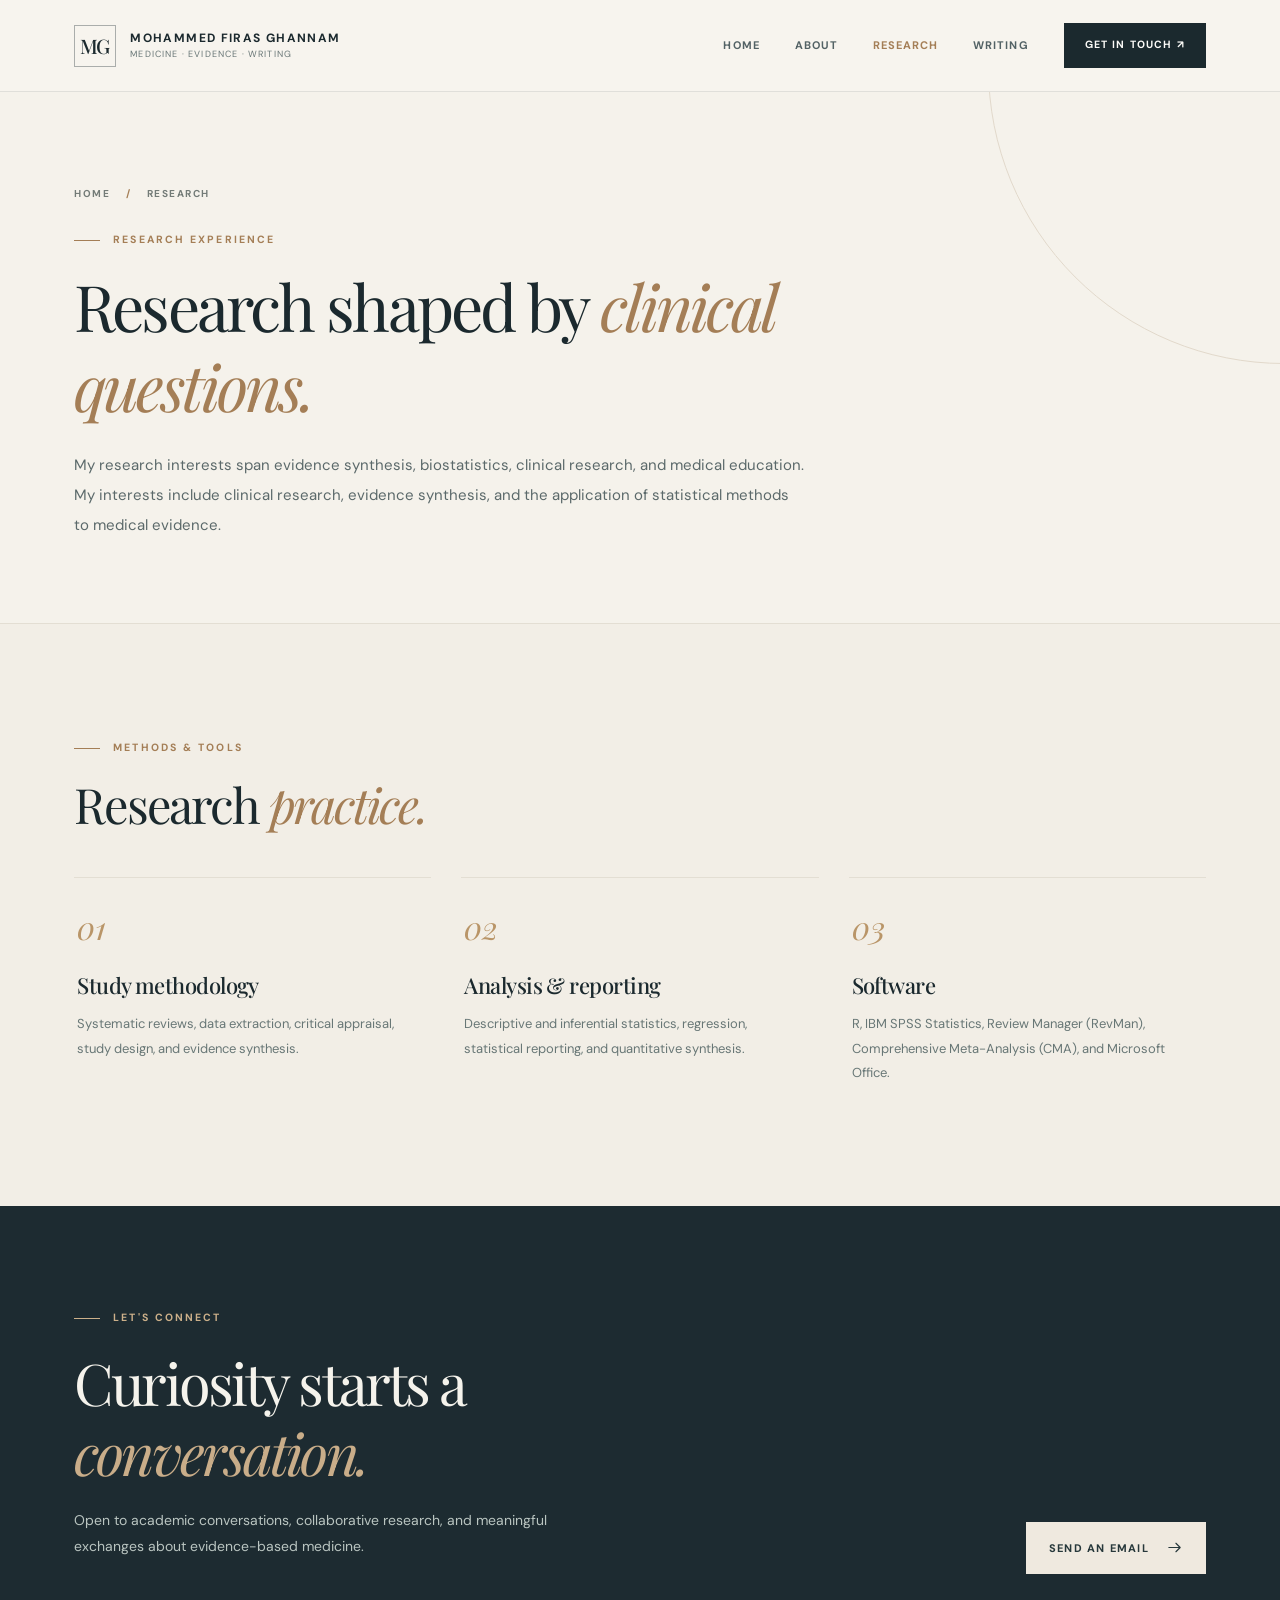
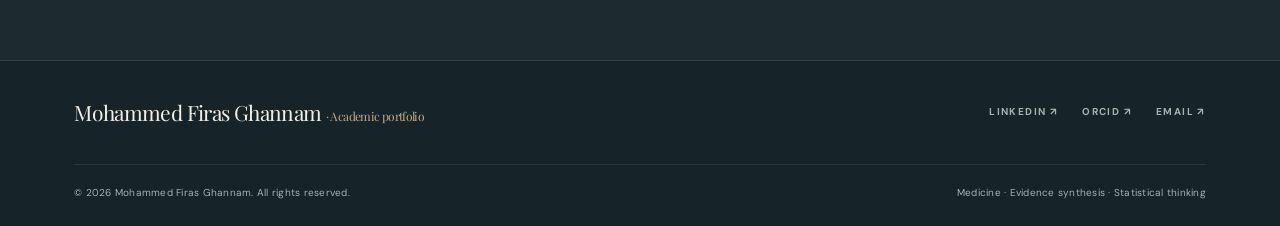
==== commit da1a59c2: "Remove individual research listings; keep concise research and methodology overview" ====
--- a/research.html
+++ b/research.html
@@ -3,15 +3,6 @@
 <button class="menu-toggle" type="button" aria-label="Toggle navigation" aria-expanded="false" aria-controls="site-menu"><svg viewBox="0 0 24 24" fill="none" stroke="currentColor" stroke-width="1.7" aria-hidden="true"><path d="M4 7h16M4 12h16M4 17h16"/></svg></button>
 <nav id="site-menu" class="nav-links" aria-label="Main navigation"><a href="index.html" >Home</a><a href="index.html#about">About</a><a href="research.html" aria-current="page">Research</a><a href="writing.html" >Writing</a><a href="mailto:mghannamm4g@gmail.com" class="nav-contact">Get in touch ↗</a></nav>
 </div></header>
-<main id="main"><section class="page-hero"><div class="container"><div class="breadcrumbs"><a href="index.html">Home</a><span> / </span>Research</div><span class="eyebrow">Research experience</span><h1 class="page-title">Research shaped by <em>clinical questions.</em></h1><p class="page-lead">My research interests span evidence synthesis, biostatistics, clinical research, and medical education. This page highlights areas of experience and methodological contributions without listing unpublished manuscript titles.</p></div></section>
-<section class="section"><div class="container"><div class="index-intro"><div><span class="eyebrow">Areas of involvement</span><h2>Research experience &amp; methods</h2></div><p>An overview of the types of research I contribute to, rather than a list of published papers.</p></div>
-<div class="filter-bar" role="group" aria-label="Filter research areas"><button type="button" class="filter-btn active" data-filter="all" aria-pressed="true">All areas</button><button type="button" class="filter-btn" data-filter="synthesis" aria-pressed="false">Evidence synthesis</button><button type="button" class="filter-btn" data-filter="original" aria-pressed="false">Original research</button></div>
-<div class="research-list"><article class="project-item" data-category="synthesis"><span class="project-n">01</span><div><span class="project-type">Evidence synthesis</span><h3>Systematic reviews & meta-analysis</h3><p>Systematic literature assessment, critical appraisal, quantitative pooling, and interpretation of heterogeneity across clinical studies.</p></div><span class="project-role">Quantitative synthesis</span></article>
-<article class="project-item" data-category="synthesis"><span class="project-n">02</span><div><span class="project-type">Rare diseases</span><h3>Rare-disease evidence synthesis</h3><p>Patient-level extraction and descriptive analysis of small and heterogeneous clinical reports.</p></div><span class="project-role">Patient-level analysis</span></article>
-<article class="project-item" data-category="synthesis"><span class="project-n">03</span><div><span class="project-type">Clinical specialties</span><h3>Specialty-focused evidence reviews</h3><p>Methods-oriented synthesis of clinical evidence in areas including ophthalmology, nephrology, and neurology.</p></div><span class="project-role">Evidence synthesis</span></article>
-<article class="project-item" data-category="original"><span class="project-n">04</span><div><span class="project-type">Clinical epidemiology</span><h3>Observational clinical research</h3><p>Data management, descriptive and inferential statistical analysis, and interpretation of observational findings.</p></div><span class="project-role">Statistical analysis</span></article>
-<article class="project-item" data-category="original"><span class="project-n">05</span><div><span class="project-type">Medical education</span><h3>Quantitative educational research</h3><p>Analysis of educational interventions using quasi-experimental designs and between-group statistical comparisons.</p></div><span class="project-role">Results reporting</span></article>
-<article class="project-item" data-category="original"><span class="project-n">06</span><div><span class="project-type">Clinical studies</span><h3>Maternal health & clinical imaging</h3><p>Research involvement in clinical datasets, outcome measurement, and interpretation across diverse clinical settings.</p></div><span class="project-role">Data interpretation</span></article></div>
-<div class="research-aside"><strong>Publication status.</strong> Individual manuscript titles are intentionally withheld until publication. This page describes research experience and should not be interpreted as a list of peer-reviewed publications.</div></div></section>
+<main id="main"><section class="page-hero"><div class="container"><div class="breadcrumbs"><a href="index.html">Home</a><span> / </span>Research</div><span class="eyebrow">Research experience</span><h1 class="page-title">Research shaped by <em>clinical questions.</em></h1><p class="page-lead">My research interests span evidence synthesis, biostatistics, clinical research, and medical education. My interests include clinical research, evidence synthesis, and the application of statistical methods to medical evidence.</p></div></section>
 <section class="section" style="background:#f2eee6"><div class="container"><div class="section-head"><div><span class="eyebrow">Methods & tools</span><h2>Research <em>practice.</em></h2></div></div><div class="expertise-grid"><div class="expertise-card"><span class="expertise-num">01</span><h3>Study methodology</h3><p>Systematic reviews, data extraction, critical appraisal, study design, and evidence synthesis.</p></div><div class="expertise-card"><span class="expertise-num">02</span><h3>Analysis & reporting</h3><p>Descriptive and inferential statistics, regression, statistical reporting, and quantitative synthesis.</p></div><div class="expertise-card"><span class="expertise-num">03</span><h3>Software</h3><p>R, IBM SPSS Statistics, Review Manager (RevMan), Comprehensive Meta-Analysis (CMA), and Microsoft Office.</p></div></div></div></section></main><section class="contact-section" id="contact"><div class="container contact-grid"><div><span class="eyebrow">Let's connect</span><h2>Curiosity starts a <em>conversation.</em></h2><p>Open to academic conversations, collaborative research, and meaningful exchanges about evidence-based medicine.</p></div><a class="button" href="mailto:mghannamm4g@gmail.com">Send an email <svg viewBox="0 0 24 24" fill="none" stroke="currentColor" stroke-width="1.6" stroke-linecap="round" stroke-linejoin="round" aria-hidden="true"><path d="M4 12h16m-6-6 6 6-6 6"/></svg></a></div></section>
 <footer class="site-footer"><div class="container"><div class="footer-top"><a class="footer-brand" href="index.html">Mohammed Firas Ghannam <span>· Academic portfolio</span></a><div class="footer-social"><a href="https://www.linkedin.com/in/mohammedghannam" target="_blank" rel="noopener noreferrer">LinkedIn ↗</a><a href="https://orcid.org/0009-0002-7203-2063" target="_blank" rel="noopener noreferrer">ORCID ↗</a><a href="mailto:mghannamm4g@gmail.com">Email ↗</a></div></div><div class="footer-bottom"><span>© <span id="year">2026</span> Mohammed Firas Ghannam. All rights reserved.</span><span>Medicine · Evidence synthesis · Statistical thinking</span></div></div></footer><script src="script.js" defer></script></body></html>
